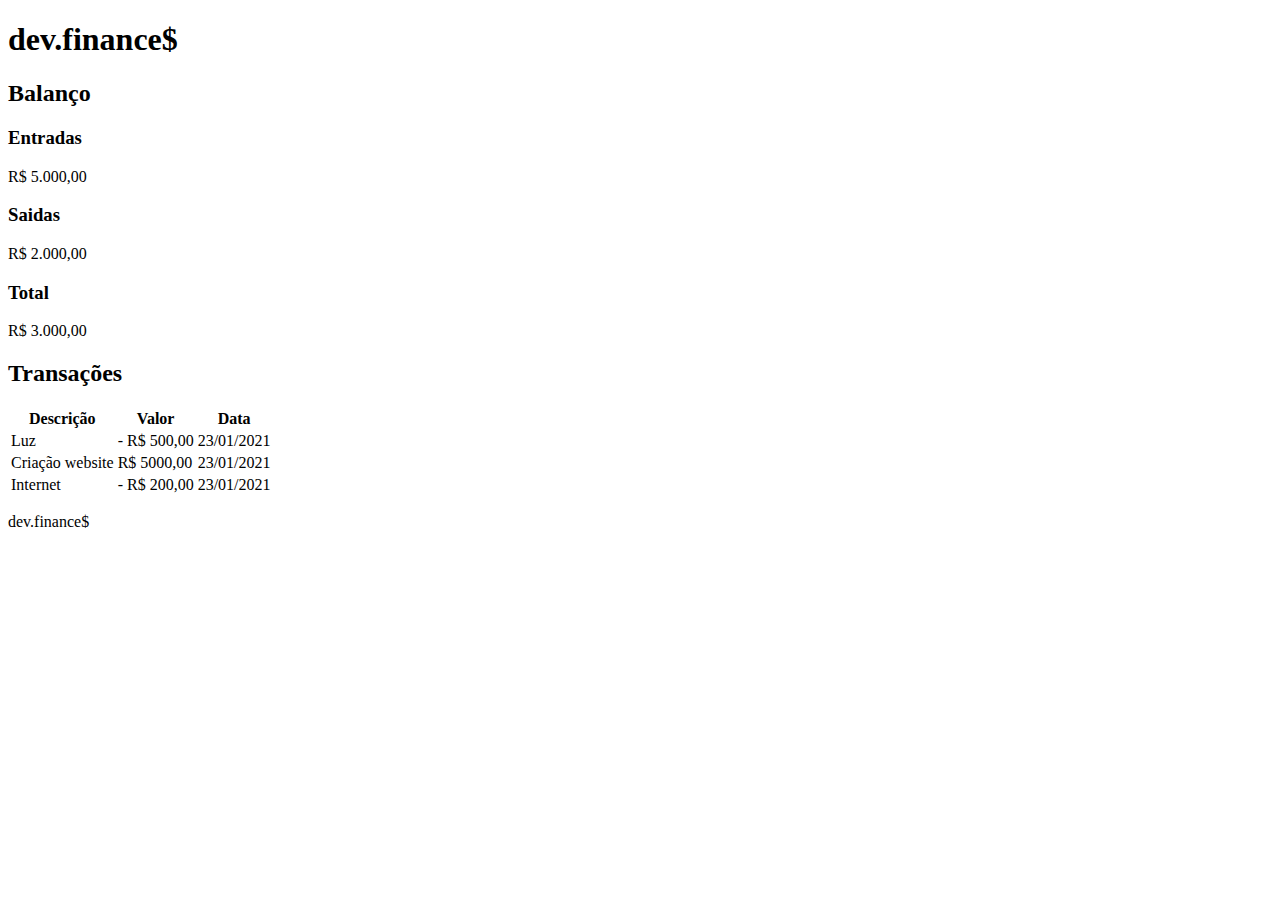
==== Aula01/index.html @ cc3a89ed "Creating the html structure" ====
<!DOCTYPE html>
<html lang="pt-br">

<head>
    <meta charset="UTF-8">
    <meta http-equiv="X-UA-Compatible" content="IE=edge">
    <meta name="viewport" content="width=device-width, initial-scale=1.0">
    <title>dev.finance$</title>

    
    
</head>

<body>
    <header>
        <h1 id="logo">dev.finance$</h1>
    </header>

    <main>
        <section id="balance">
            <h2>Balanço</h2>
            
            <div class="card">
                <h3>Entradas</h3>
                <p>R$ 5.000,00</p>
            </div>
            <div class="card">
                <h3>Saidas</h3>
                <p>R$ 2.000,00</p>
            </div>
            <div class="card">
                <h3>Total</h3>
                <p>R$ 3.000,00</p>
            </div>
            
        </section>

        <section id="transaction">
            <h2>Transações</h2>

            <table id="data-table">
                <thead>
                    <tr>
                        <th>Descrição</th>
                        <th>Valor</th>
                        <th>Data</th>
                    </tr>
                </thead>
                <tbody>
                    <tr>
                        <td>Luz</td>
                        <td>- R$ 500,00</td>
                        <td>23/01/2021</td>
                    </tr>
                    <tr>
                        <td>Criação website</td>
                        <td>R$ 5000,00</td>
                        <td>23/01/2021</td>
                    </tr>
                    <tr>
                        <td>Internet</td>
                        <td>- R$ 200,00</td>
                        <td>23/01/2021</td>
                    </tr>
                </tbody>
            </table>
        </section>


    </main>



    <footer>
        <p>dev.finance$</p>
    </footer>

</body>

</html>
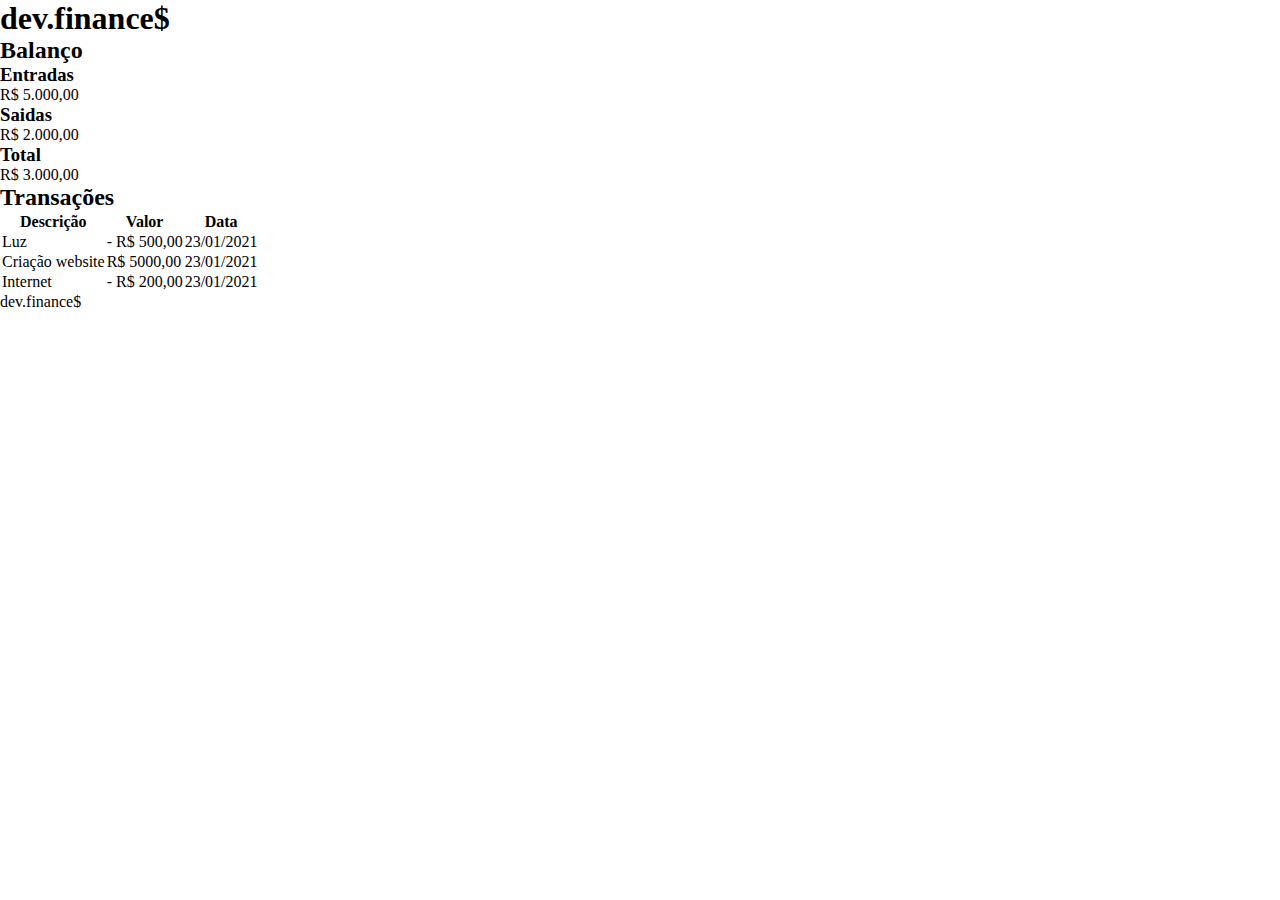
==== commit 42f43c8b: "Adding global css" ====
--- a/Aula01/index.html
+++ b/Aula01/index.html
@@ -7,7 +7,7 @@
     <meta name="viewport" content="width=device-width, initial-scale=1.0">
     <title>dev.finance$</title>
 
-    
+    <link rel="stylesheet" href="./styles.css">
     
 </head>
 
--- a/Aula01/styles.css
+++ b/Aula01/styles.css
@@ -0,0 +1,5 @@
+* {
+    margin: 0;
+    padding: 0;
+    box-sizing: border-box;
+}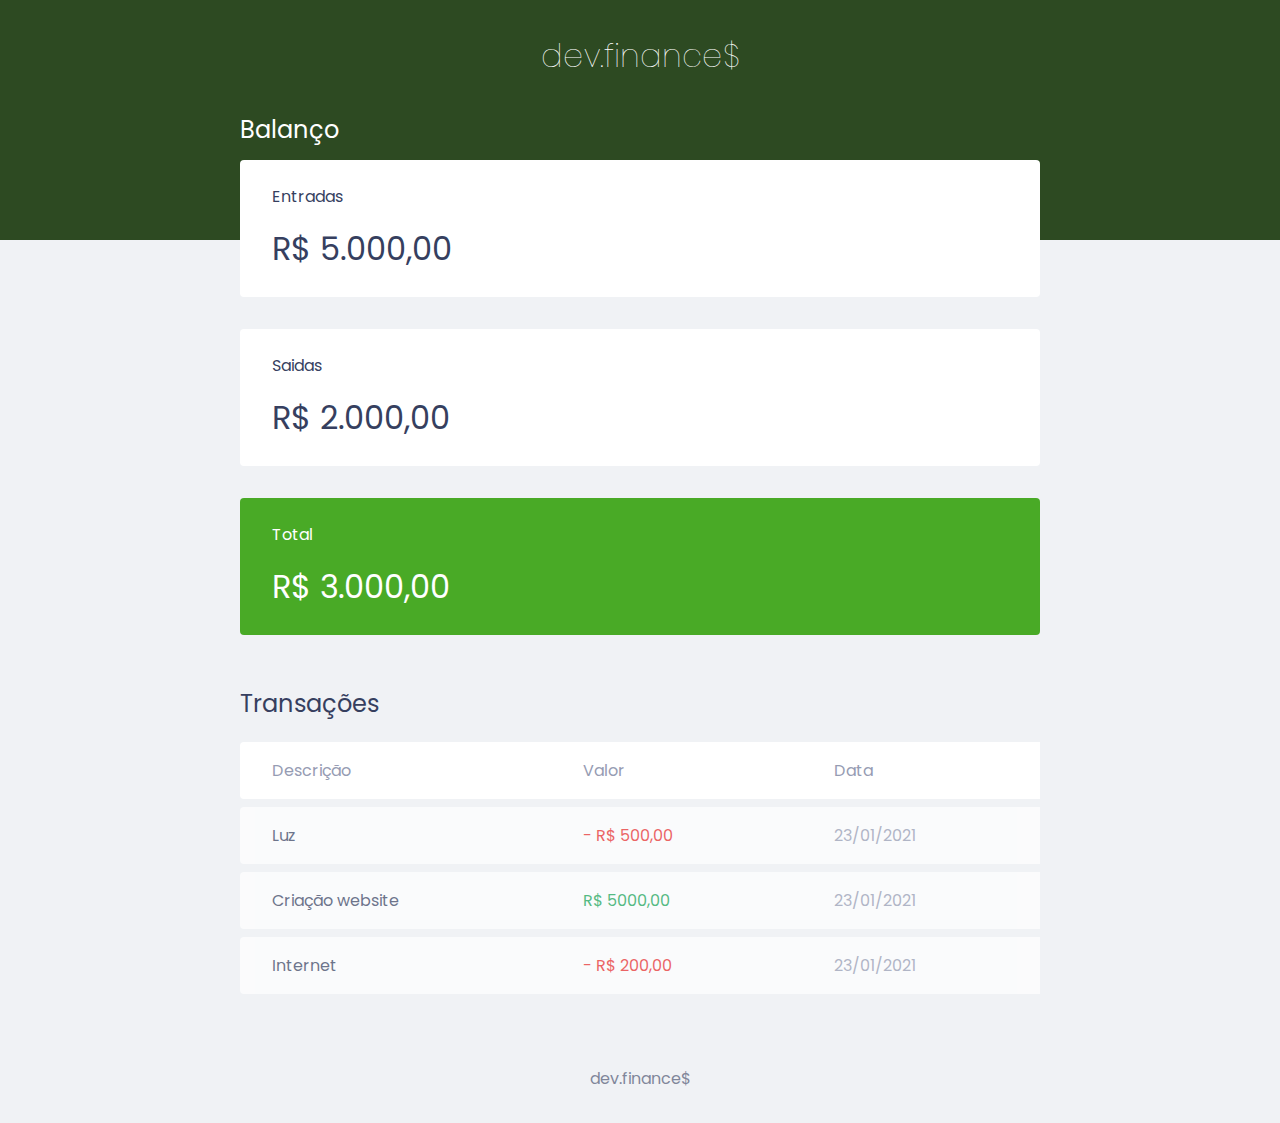
==== commit a4f461a3: "Aula01 finshed" ====
--- a/Aula01/index.html
+++ b/Aula01/index.html
@@ -8,6 +8,9 @@
     <title>dev.finance$</title>
 
     <link rel="stylesheet" href="./styles.css">
+    <link rel="preconnect" href="https://fonts.gstatic.com">
+    <link href="https://fonts.googleapis.com/css2?family=Poppins:ital,wght@0,100;0,400;0,700;1,100;1,400;1,700&display=swap" rel="stylesheet">
+
     
 </head>
 
@@ -16,7 +19,7 @@
         <h1 id="logo">dev.finance$</h1>
     </header>
 
-    <main>
+    <main class ="container">
         <section id="balance">
             <h2>Balanço</h2>
             
@@ -28,7 +31,7 @@
                 <h3>Saidas</h3>
                 <p>R$ 2.000,00</p>
             </div>
-            <div class="card">
+            <div class="card total">
                 <h3>Total</h3>
                 <p>R$ 3.000,00</p>
             </div>
@@ -48,19 +51,19 @@
                 </thead>
                 <tbody>
                     <tr>
-                        <td>Luz</td>
-                        <td>- R$ 500,00</td>
-                        <td>23/01/2021</td>
+                        <td class="description">Luz</td>
+                        <td class="expense">- R$ 500,00</td>
+                        <td clas="date">23/01/2021</td>
                     </tr>
                     <tr>
-                        <td>Criação website</td>
-                        <td>R$ 5000,00</td>
-                        <td>23/01/2021</td>
+                        <td class="description">Criação website</td>
+                        <td class="income">R$ 5000,00</td>
+                        <td clas="date">23/01/2021</td>
                     </tr>
                     <tr>
-                        <td>Internet</td>
-                        <td>- R$ 200,00</td>
-                        <td>23/01/2021</td>
+                        <td class="description">Internet</td>
+                        <td class="expense">- R$ 200,00</td>
+                        <td clas="date">23/01/2021</td>
                     </tr>
                 </tbody>
             </table>
--- a/Aula01/styles.css
+++ b/Aula01/styles.css
@@ -1,5 +1,131 @@
+/* Global ================================*/
+:root {
+    --dark-blue: #363f5f;
+}
+
 * {
     margin: 0;
     padding: 0;
     box-sizing: border-box;
+}
+
+body {
+    background: #f0f2f5;
+    font-family: 'Poppins', sans-serif;
+}
+
+.container {
+    width: min(90vw, 800px);
+    margin: auto;
+}
+
+/* Titles ================================*/
+h2 {
+    margin-top: 3.2rem;
+    margin-bottom: 0.8rem;
+    color: var(--dark-blue);
+
+    font-weight: normal;
+}
+
+/* Header ================================*/
+header {
+    background: #2d4a22;
+    padding: 2rem 0 10rem;
+    text-align: center;
+}
+
+#logo {
+    color: #fff;
+    font-weight: 100;
+}
+
+/* Balance ================================*/
+
+#balance {
+    margin-top: -8rem;
+}
+
+#balance h2 {
+    color: white;
+    margin-top: 0;
+}
+/* Cards ================================*/
+.card {
+    background: white;
+    padding: 1.5rem 2rem;
+    border-radius: 0.25rem;
+
+    margin-bottom: 2rem;
+
+    color: var(--dark-blue);
+}
+
+.card h3 {
+    font-weight: normal;
+    font-size: 1rem;
+}
+
+.card p {
+    font-size: 2rem;
+    line-height: 3rem;
+
+    margin-top: 1rem;
+}
+.card.total{
+    background: #49aa26;
+    color: white;
+}
+
+/* Table ================================*/
+
+#data-table {
+    width: 100%;
+    border-spacing: 0 0.5rem;
+    color: #969cb3;
+}
+
+table thead tr th:first-child, table tbody tr td:first-child {
+    border-radius: 0.25rem 0 0 0.25rem;
+}
+
+table thead th {
+    background: white;
+    font-weight: normal;
+    padding: 1rem 2rem;
+    text-align: left;
+}
+
+table tbody td {
+    background: white;
+    padding: 1rem 2rem;
+}
+
+table tbody tr {
+    opacity: 0.7;
+}
+
+table tbody tr:hover{
+    opacity: 1;
+}
+
+td.description {
+    color: var(--dark-blue);
+}
+
+td.income {
+    color: #12a454;
+}
+
+td.expense {
+    color: #e92929;
+}
+
+
+/* Footer ================================*/
+footer {
+    text-align: center;
+    padding: 4rem 0 2rem;
+    color: var(--dark-blue);
+    opacity: 0.6;
 }